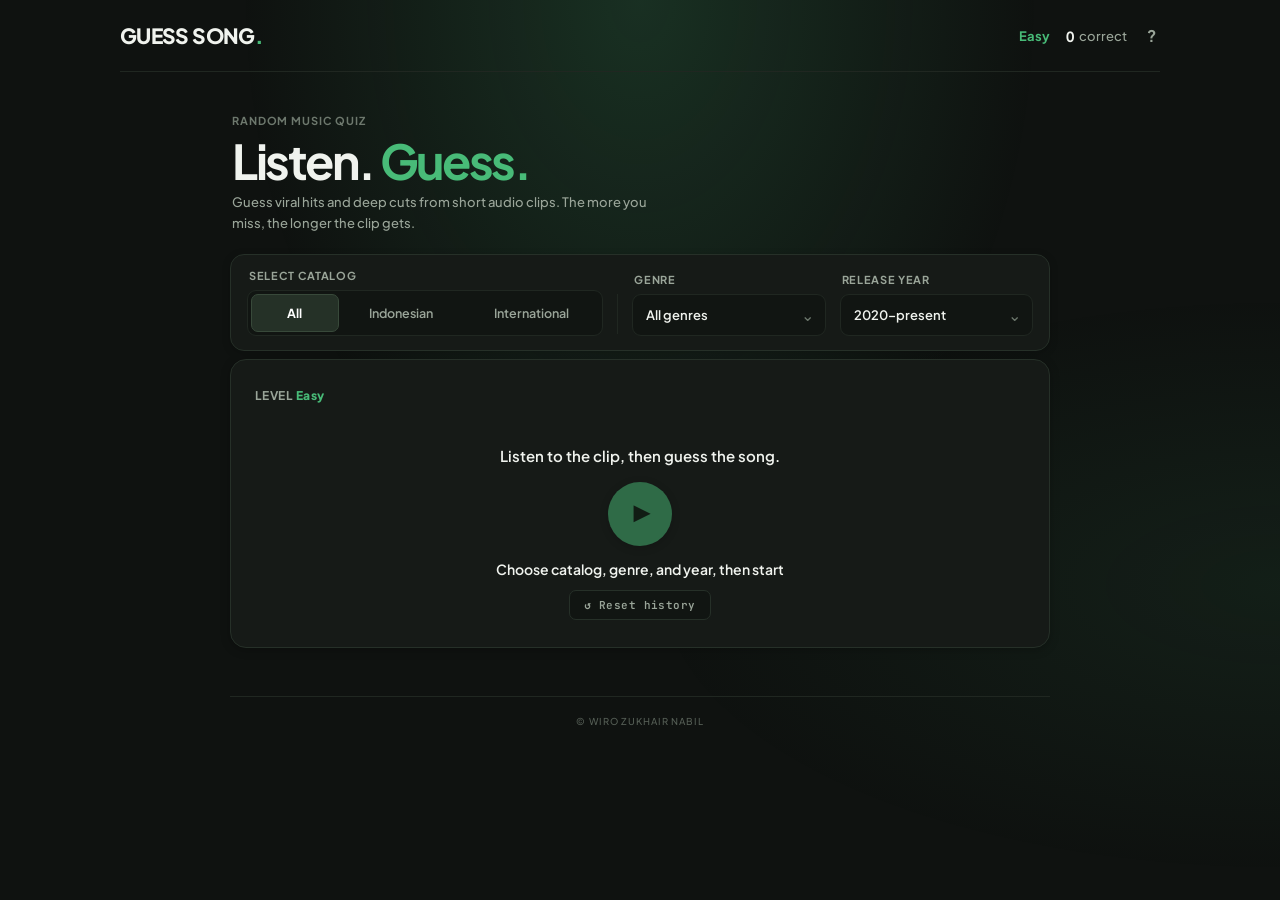
==== index.html @ 76ec9769 "Initial commit: GUESS SONG web music quiz" ====
<!doctype html>
<html lang="en">

<head>
  <meta charset="UTF-8" />
  <meta name="viewport" content="width=device-width, initial-scale=1.0" />
  <meta name="theme-color" content="#17191a" />
  <title>GUESS SONG — Music Quiz</title>
  <link rel="icon" type="image/svg+xml" href="favicon.svg" />
  <link rel="icon" type="image/png" href="favicon.png" />
  <link rel="shortcut icon" href="favicon.ico" />
  <link rel="preconnect" href="https://fonts.googleapis.com" />
  <link rel="preconnect" href="https://fonts.gstatic.com" crossorigin />
  <link
    href="https://fonts.googleapis.com/css2?family=JetBrains+Mono:wght@500;600;700&family=Plus+Jakarta+Sans:wght@500;600;700;800&display=swap"
    rel="stylesheet" />
  <link rel="stylesheet" href="style.css" />
</head>

<body>
  <header class="topbar">
    <a class="brand" href="#" aria-label="Home"><span>GUESS SONG<span class="brand-dot">.</span></span></a>
    <div class="header-actions">
      <span class="level-pill" id="levelBadge">Easy</span>
      <span class="score-pill" aria-label="Correct songs count"><strong
          id="bestScore">0</strong><span>correct</span></span>
      <button class="how-button" id="howBtn" type="button" aria-label="How to play">?</button>
    </div>
  </header>

  <main>
    <section class="page-heading" aria-label="Music guessing game">
      <span class="eyebrow">RANDOM MUSIC QUIZ</span>
      <h1>Listen. <em>Guess.</em></h1>
      <p>Guess viral hits and deep cuts from short audio clips. The more you miss, the longer the clip gets.</p>
    </section>

    <section class="filters" aria-label="Select catalog, genre, and release year">
      <div class="filter-group">
        <span class="filter-caption">SELECT CATALOG</span>
        <div class="region-tabs" role="group" aria-label="Song origin">
          <button class="segment active" data-region="all" type="button">All</button>
          <button class="segment" data-region="indo" type="button">Indonesian</button>
          <button class="segment" data-region="west" type="button">International</button>
        </div>
      </div>
      <span class="filter-divider" aria-hidden="true"></span>
      <label class="genre-select" for="genreSelect">
        <span class="filter-caption">GENRE</span>
        <span class="select-wrap">
          <select id="genreSelect">
            <option value="all">All genres</option>
            <option>Pop</option>
            <option>Rock</option>
            <option>Electronic</option>
            <option>Hip-Hop/Rap</option>
            <option>R&amp;B/Soul</option>
            <option>Alternative</option>
            <option>Latin</option>
          </select>
          <span aria-hidden="true">⌄</span>
        </span>
      </label>
      <label class="year-select" for="yearSelect">
        <span class="filter-caption">RELEASE YEAR</span>
        <span class="select-wrap">
          <select id="yearSelect">
            <option value="all">All years</option>
            <option value="2000-2009">2000–2009</option>
            <option value="2010-2019">2010–2019</option>
            <option value="2020-now" selected>2020–present</option>
          </select>
          <span aria-hidden="true">⌄</span>
        </span>
      </label>
    </section>
    <p class="filter-availability" id="filterAvailability" aria-live="polite" style="display: none;">Preparing songs…
    </p>

    <section class="game" id="playPanel" aria-label="Music guessing game panel">
      <div class="play-topline">
        <button class="another-button hidden" id="anotherBtn" type="button">← End round &amp; change picks</button>
        <span class="status-label" id="gameStatus" style="display: none;">READY TO PLAY</span>
        <span class="round-counter" id="roundCounter">RANDOM TRACK</span>
      </div>
      <div class="player-content idle-state" id="idleState">
        <p class="idle-copy" id="idleCopy">Listen to the clip, then guess the song.</p>
        <button class="cancel-loading hidden" id="cancelLoadingBtn" type="button">Cancel search</button>
      </div>
      <div class="player-content active-state hidden" id="activeState">
        <div class="player-metadata" style="display: none;">
          <span class="tag" id="regionTag">INDONESIA</span>
          <span class="tag" id="genreTag">POP</span>
          <span class="tag" id="yearTag">2024</span>
        </div>
        <div class="clip-progress">
          <span class="clip-label" id="clipDuration">0.1s</span>
          <div class="waveform" id="waveform" aria-hidden="true"></div>
          <div class="play-progress-track" id="playProgressTrack" role="progressbar" aria-label="Clip progress"
            aria-valuemin="0" aria-valuemax="100" aria-valuenow="0">
            <span id="playProgress"></span>
          </div>
        </div>
        <div class="play-actions">
          <button id="playBtn" class="play-button" type="button" aria-label="Play snippet">
            <span id="playIcon">▶</span>
            <span id="playLabel" class="sr-only">Play snippet</span>
          </button>
          <button id="skipBtn" class="skip-button" type="button">Unlock 1s clip</button>
        </div>
        <p class="play-hint" id="playHint" aria-live="polite">Press play to listen to the clip.</p>
        <div class="volume-control">
          <label for="volumeSlider">Volume</label>
          <input id="volumeSlider" type="range" min="0" max="100" value="75" aria-label="Audio volume" />
          <output id="volumeValue" for="volumeSlider">75%</output>
        </div>
        <a id="audioCredit" class="audio-credit hidden" href="https://www.deezer.com" target="_blank"
          rel="noopener noreferrer">Preview by Deezer</a>
        <div class="answer-row">
          <label class="sr-only" for="answerInput">Search song title or artist</label>
          <input id="answerInput" type="text" placeholder="Search song title or artist…" autocomplete="off" />
          <div class="suggestions hidden" id="suggestions"></div>
        </div>
        <p class="feedback" id="feedback" aria-live="polite"></p>
        <p class="attempt-caption" id="attemptCaption">ATTEMPT 1 OF 5</p>
      </div>
      <div class="start-wrap" id="startWrap">
        <button id="startBtn" class="play-button" type="button" aria-label="Start guessing"><span>▶</span></button>
        <p id="startCaption">Choose catalog, genre, and year, then start</p>
        <button class="reset-history-btn" id="resetHistoryBtn" type="button"
          title="Reset play history and start from level 1">↺ Reset history</button>
      </div>
      <div class="result-state hidden" id="resultState">
        <div class="result-card">
          <div class="result-badge" id="resultBadge">
            <span class="result-badge-icon" id="resultBadgeIcon">✓</span>
            <span class="result-badge-text" id="resultBadgeText">Correct Guess!</span>
          </div>
          <h2 class="result-headline" id="resultHeadline">Level Complete</h2>
          <p class="result-sub" id="resultMessage">You got it! Moving up to the next level.</p>

          <div class="revealed-track-card">
            <div class="track-vinyl" aria-hidden="true">
              <svg width="22" height="22" viewBox="0 0 24 24" fill="none" stroke="currentColor" stroke-width="2">
                <circle cx="12" cy="12" r="10"></circle>
                <circle cx="12" cy="12" r="3"></circle>
              </svg>
            </div>
            <div class="track-details">
              <span class="track-label">THE SONG WAS</span>
              <div class="track-title" id="finalTitle">Song Title</div>
              <div class="track-artist" id="finalArtist">Artist Name</div>
            </div>
            <a id="trackSource" class="track-deezer-btn" href="https://www.deezer.com" target="_blank"
              rel="noopener noreferrer" title="Listen on Deezer">
              <span>Deezer</span> ↗
            </a>
          </div>

          <p class="next-choice-hint" id="nextChoiceHint">Ready for the next round? Change filters above anytime or
            press continue.</p>
          <button class="next-button" id="nextBtn" type="button">Continue to Level Medium →</button>
        </div>
      </div>
    </section>
  </main>

  <footer class="footer">
    <p>© WIRO ZUKHAIR NABIL</p>
  </footer>

  <dialog id="howDialog">
    <div class="dialog-head">
      <h2>How to play</h2>
      <button id="closeDialog" aria-label="Close">×</button>
    </div>
    <ol>
      <li>Choose catalog (All, Indonesian, or International), genre, and release year range.</li>
      <li>Press Start to get a random curated song. Selections are locked during each round.</li>
      <li>Listen to the audio clip and guess the song title or artist name.</li>
      <li>Each wrong guess or skip unlocks longer clips: 0.1s → 1s → 3s → 5s → 10s.</li>
      <li>Guess correctly to advance levels: Easy → Medium → Hard → Impossible → Music God.</li>
      <li>If you run out of attempts or forfeit, the streak is lost and you reset back to Easy!</li>
    </ol>
    <p class="dialog-note">Release year refers to initial song release. Difficulty scales by Deezer popularity rank.
      30-second audio previews are streamed directly from Deezer.</p>
  </dialog>
  <script src="app.js"></script>
</body>

</html>
---- style.css ----
:root {
  color-scheme: dark;
  --background: #0f1210;
  --surface: #161a17;
  --surface-raised: #1c221e;
  --surface-input: #111512;
  --border: #263028;
  --border-soft: #202721;
  --text: #f0f3ee;
  --muted: #9aa599;
  --quiet: #6d786d;
  --green: #48bb78;
  --green-strong: #68d391;
  --green-ink: #0d1f12;
  --mono: "JetBrains Mono", "DM Mono", monospace;
  --sans: "Plus Jakarta Sans", -apple-system, BlinkMacSystemFont, "Segoe UI", Roboto, sans-serif;
}

* { box-sizing: border-box; }
html { min-width: 320px; background: var(--background); }
body {
  position: relative;
  isolation: isolate;
  min-height: 100vh;
  margin: 0;
  overflow-x: hidden;
  background: var(--background);
  color: var(--text);
  font-family: var(--sans);
  font-weight: 500;
  font-size: 14px;
  -webkit-font-smoothing: antialiased;
}
body::before {
  position: fixed;
  z-index: -1;
  inset: 0;
  background: radial-gradient(ellipse at 50% 0%, #29402b44, transparent 42%),
              radial-gradient(ellipse at 100% 65%, #2333221c, transparent 35%);
  content: "";
  pointer-events: none;
}

button, input, select { font: inherit; }
button { color: inherit; }
.hidden { display: none !important; }
.sr-only { position: absolute; width: 1px; height: 1px; padding: 0; margin: -1px; overflow: hidden; clip: rect(0,0,0,0); white-space: nowrap; border: 0; }

/* TOPBAR */
.topbar {
  width: min(100% - 48px, 1040px);
  height: 72px;
  margin: 0 auto;
  display: flex;
  align-items: center;
  justify-content: space-between;
  border-bottom: 1px solid var(--border-soft);
}
.brand { display: inline-flex; align-items: center; gap: 6px; color: var(--text); text-decoration: none; font-size: 21px; font-weight: 800; letter-spacing: -.03em; }
.brand-dot { color: var(--green); }
.header-actions { display: flex; align-items: center; gap: 16px; }
.level-pill {
  display: inline-flex;
  align-items: center;
  padding: 0;
  border: none;
  background: transparent;
  color: var(--green);
  font-size: 13px;
  font-weight: 700;
  white-space: nowrap;
}
.score-pill {
  display: flex;
  align-items: center;
  gap: 5px;
  padding: 0;
  border: none;
  background: transparent;
  color: var(--muted);
  font-size: 13px;
  font-weight: 500;
}
.score-pill strong { color: var(--text); font-size: 14px; font-weight: 700; font-variant-numeric: tabular-nums; }
.how-button {
  display: inline-flex;
  align-items: center;
  justify-content: center;
  padding: 0 4px;
  border: none;
  border-radius: 0;
  background: transparent;
  color: var(--muted);
  font-size: 16px;
  font-weight: 700;
  cursor: pointer;
  transition: color .15s;
}
.how-button:hover { background: transparent; color: var(--text); }

/* MAIN CONTENT */
main { width: min(100% - 40px, 820px); margin: 38px auto 0; padding-bottom: 48px; }
.page-heading { margin: 0 0 20px 2px; }
.eyebrow { display: inline-flex; align-items: center; gap: 8px; color: var(--quiet); font-size: 11px; font-weight: 700; letter-spacing: .08em; }
.page-heading h1 { margin: 8px 0 6px; font-size: clamp(34px, 6vw, 48px); font-weight: 700; line-height: 1.05; letter-spacing: -.05em; text-wrap: balance; }
.page-heading h1 em { color: var(--green); font-style: normal; }
.page-heading p { max-width: 440px; margin: 0; color: var(--muted); font-size: 13px; line-height: 1.6; text-wrap: pretty; }

/* FILTERS SECTION */
.filters {
  display: flex;
  align-items: flex-end;
  gap: 14px;
  margin-bottom: 8px;
  padding: 14px 16px;
  border: 1px solid var(--border);
  border-radius: 14px;
  background: var(--surface);
  box-shadow: 0 2px 8px rgba(0, 0, 0, 0.2);
}
.filter-availability { min-height: 16px; margin: 0 2px 10px; color: var(--muted); font: 11px var(--mono); }
.filter-group { flex: 1.3 1 300px; min-width: 0; }
.filter-caption { display: block; margin: 0 0 8px 2px; color: var(--muted); font: 700 11px var(--sans); letter-spacing: .06em; text-transform: uppercase; }

.region-tabs {
  display: flex;
  gap: 3px;
  padding: 3px;
  border: 1px solid var(--border-soft);
  border-radius: 9px;
  background: var(--surface-input);
}
.segment {
  height: 38px;
  padding: 0 8px;
  border: 1px solid transparent;
  border-radius: 7px;
  background: transparent;
  color: var(--muted);
  font-size: 12.5px;
  font-weight: 600;
  text-align: center;
  white-space: nowrap;
  overflow: hidden;
  text-overflow: clip;
  cursor: pointer;
  transition: color .15s, background .15s, border-color .15s;
}
.segment[data-region="all"] { flex: 0.8 1 0; }
.segment[data-region="indo"] { flex: 1.15 1 0; }
.segment[data-region="west"] { flex: 1.35 1 0; }

.segment:hover:not(:disabled) { color: var(--text); background: rgba(255, 255, 255, 0.04); }
.segment:disabled { opacity: .4; cursor: not-allowed; }
.segment:active { transform: scale(.99); }
.segment.active {
  background: #253127;
  border-color: #38493a;
  color: #ffffff;
  font-weight: 700;
}

.filter-divider {
  width: 1px;
  height: 40px;
  flex: 0 0 1px;
  background: var(--border-soft);
  align-self: flex-end;
  margin-bottom: 2px;
}
.genre-select, .year-select { flex: 1 1 150px; min-width: 0; }
.select-wrap { position: relative; display: block; }
.genre-select select, .year-select select {
  width: 100%;
  height: 42px;
  appearance: none;
  padding: 0 32px 0 13px;
  border: 1px solid var(--border-soft);
  border-radius: 9px;
  outline: 0;
  background: var(--surface-input);
  color: var(--text);
  font-size: 13px;
  font-weight: 600;
  cursor: pointer;
  transition: border-color .15s, background .15s;
}
.genre-select select:hover, .genre-select select:focus-visible,
.year-select select:hover, .year-select select:focus-visible {
  border-color: #3b4b3d;
  background: #141915;
}
.filters.is-locked .segment, .filters.is-locked select { opacity: .5; cursor: not-allowed; }
.select-wrap > span {
  position: absolute;
  top: 10px;
  right: 12px;
  color: var(--quiet);
  font-size: 16px;
  pointer-events: none;
}

/* GAME PANEL */
.game {
  position: relative;
  overflow: hidden;
  padding: 20px 22px 22px;
  border: 1px solid var(--border);
  border-radius: 16px;
  background: var(--surface);
  box-shadow: 0 2px 10px rgba(0, 0, 0, 0.25);
}
.play-topline {
  min-height: 32px;
  display: flex;
  align-items: center;
  justify-content: space-between;
  gap: 12px;
  flex-wrap: wrap;
  padding: 0 2px;
}
.status-label, .round-counter { color: var(--muted); font-size: 12px; font-weight: 700; letter-spacing: .04em; }
.round-counter { text-align: right; }
.round-counter b { color: var(--green); font-weight: 800; }

.player-content { margin-top: 16px; }
.idle-state { padding: 4px 0 2px; }
.idle-copy { margin: 14px 0 0; color: var(--text); font-size: 15px; font-weight: 600; text-align: center; }
.cancel-loading {
  display: block;
  margin: 14px auto 0;
  padding: 7px 14px;
  border: 1px solid var(--border);
  border-radius: 7px;
  background: var(--surface-input);
  color: var(--muted);
  font: 600 11px var(--mono);
  cursor: pointer;
}
.cancel-loading:hover { border-color: var(--green); color: var(--text); }
.reset-history-btn {
  display: block;
  margin: 12px auto 0;
  padding: 7px 14px;
  border: 1px solid var(--border);
  border-radius: 7px;
  background: var(--surface-input);
  color: var(--muted);
  font: 600 11px var(--mono);
  cursor: pointer;
  letter-spacing: .04em;
  transition: all .15s;
}
.reset-history-btn:hover { border-color: #3b4c3e; color: var(--text); background: var(--surface-raised); }

.player-metadata { display: flex; align-items: center; gap: 7px; margin: 0 0 13px; }
.tag {
  padding: 4px 8px;
  border: 1px solid var(--border);
  border-radius: 6px;
  background: var(--surface-input);
  color: var(--muted);
  font: 600 9px var(--mono);
  letter-spacing: .06em;
}

/* WAVEFORM & TIMELINE */
.clip-progress { margin: 16px 2px 0; }
.clip-label { display: inline-block; margin-bottom: 8px; color: var(--muted); font: 600 11px var(--mono); }
.waveform { height: 22px; display: grid; grid-template-columns: repeat(5, 1fr); gap: 5px; }
.waveform i {
  display: block;
  width: 100%;
  height: 100%;
  border: 1px solid #232b24;
  border-radius: 4px;
  background: #19201a;
  transform-origin: center;
  transition: background .2s, border-color .2s;
}
.waveform i.unlocked { border-color: #384a39; background: #28372a; }
.waveform i:first-child.unlocked { border-color: var(--green); background: var(--green); }
.waveform.playing i { animation: barPulse .48s ease-in-out infinite alternate; }
.waveform.playing i:nth-child(2) { animation-delay: -.2s; }
.waveform.playing i:nth-child(3) { animation-delay: -.35s; }
.waveform.playing i:nth-child(4) { animation-delay: -.12s; }
.waveform.playing i:nth-child(5) { animation-delay: -.42s; }
@keyframes barPulse { from { transform: scaleY(.48); } to { transform: scaleY(1); } }

.play-progress-track {
  height: 5px;
  margin-top: 10px;
  overflow: hidden;
  border-radius: 999px;
  background: #202722;
}
.play-progress-track span {
  display: block;
  width: 100%;
  height: 100%;
  border-radius: inherit;
  background: var(--green);
  transform: scaleX(0);
  transform-origin: left center;
}

/* CONTROLS */
.play-button {
  width: 64px;
  height: 64px;
  display: grid;
  place-items: center;
  margin: 16px auto 0;
  padding: 0 0 2px 3px;
  border: 1px solid transparent;
  border-radius: 50%;
  background: var(--green);
  color: var(--green-ink);
  font-size: 22px;
  cursor: pointer;
  box-shadow: 0 2px 8px rgba(0, 0, 0, 0.35);
  transition: transform .15s, background .15s;
}
.play-button:hover { transform: scale(1.03); background: var(--green-strong); }
.play-button:active { transform: scale(.97); }
.play-button:disabled { opacity: .5; cursor: wait; }

.play-actions { display: flex; align-items: center; justify-content: center; gap: 16px; margin: 16px auto 0; }
.play-actions .play-button { flex: 0 0 64px; margin: 0; }
.play-actions .skip-button { margin: 0; }

.play-hint { min-height: 16px; margin: 10px 0 8px; color: var(--muted); font-size: 12px; line-height: 1.5; text-align: center; }
.play-hint.done { color: var(--green); }

.volume-control {
  display: flex;
  align-items: center;
  gap: 10px;
  width: min(100%, 220px);
  margin: 12px auto 14px;
  color: var(--muted);
  font: 11px var(--mono);
}
.volume-control label { flex: 0 0 auto; }
.volume-control input { min-width: 0; flex: 1; height: 18px; margin: 0; accent-color: var(--green); cursor: pointer; }
.volume-control output { width: 34px; color: var(--text); text-align: right; }

.audio-credit {
  display: block;
  width: fit-content;
  margin: 0 auto 12px;
  color: var(--quiet);
  font: 10px var(--mono);
  text-align: center;
  text-decoration: none;
  transition: color .15s;
}
.audio-credit:hover { color: var(--green); }

/* INPUT & SUGGESTIONS */
.answer-row { position: relative; display: flex; gap: 8px; margin-top: 16px; }
.answer-row input {
  width: 100%;
  min-width: 0;
  height: 46px;
  padding: 0 15px;
  border: 1px solid var(--border);
  border-radius: 9px;
  outline: 0;
  background: var(--surface-input);
  color: #ffffff;
  font-size: 14px;
  font-weight: 500;
  font-family: var(--sans);
  transition: border-color .15s;
}
.answer-row input:focus { border-color: var(--green); }
.answer-row input::placeholder { color: var(--quiet); }

.skip-button {
  display: block;
  min-height: 40px;
  margin: 8px auto 0;
  padding: 0 16px;
  border: 1px solid var(--border);
  border-radius: 9px;
  background: #202722;
  color: #ffffff;
  font-size: 13px;
  font-weight: 600;
  cursor: pointer;
  transition: background .15s, border-color .15s;
}
.skip-button:hover { background: #2a352d; border-color: #3b4c3e; }
.skip-button:active { transform: scale(.98); }
.skip-button:disabled { opacity: .4; cursor: not-allowed; }

.feedback { min-height: 18px; margin: 8px 2px 0; color: var(--green); font-size: 13px; font-weight: 600; }
.another-button {
  display: inline-flex;
  align-items: center;
  gap: 5px;
  margin: 0;
  padding: 6px 12px;
  border: 1px solid var(--border-soft);
  border-radius: 8px;
  background: var(--surface-input);
  color: var(--muted);
  font-size: 12px;
  font-weight: 600;
  letter-spacing: .02em;
  cursor: pointer;
  text-decoration: none;
  transition: color .15s, background .15s, border-color .15s;
}
.another-button.hidden { display: none !important; }
.another-button:hover { background: #222b24; border-color: #3c4c3e; color: var(--text); }
.attempt-caption { margin: 10px 2px 0; color: var(--text); font-size: 13px; font-weight: 700; letter-spacing: .04em; text-align: right; }

.suggestions {
  position: absolute;
  z-index: 5;
  top: 52px;
  left: 0;
  right: 0;
  max-height: 210px;
  overflow-y: auto;
  border: 1px solid var(--border);
  border-radius: 9px;
  background: var(--surface-raised);
  box-shadow: 0 6px 20px rgba(0, 0, 0, 0.4);
}
.suggestion-option {
  display: block;
  width: 100%;
  padding: 11px 14px;
  border: 0;
  border-bottom: 1px solid var(--border-soft);
  background: transparent;
  color: var(--text);
  text-align: left;
  font-size: 13px;
  font-weight: 500;
  cursor: pointer;
}
.suggestion-option:last-child { border-bottom: 0; }
.suggestion-option:hover, .suggestion-option:focus-visible { background: #263128; outline: 0; }

.start-wrap { display: flex; flex-direction: column; align-items: center; padding: 15px 0 5px; }
.start-wrap .play-button { margin-top: 0; }
.start-wrap p { margin: 14px 0 0; color: var(--text); font-size: 14px; font-weight: 600; }

/* RESULTS */
.result-state {
  min-height: 330px;
  display: flex;
  flex-direction: column;
  justify-content: center;
  align-items: center;
  padding: 24px 10px;
}
.result-card {
  width: 100%;
  max-width: 440px;
  display: flex;
  flex-direction: column;
  align-items: center;
  text-align: center;
}
.result-badge {
  display: inline-flex;
  align-items: center;
  gap: 7px;
  padding: 6px 14px;
  border-radius: 999px;
  font-size: 12px;
  font-weight: 700;
  letter-spacing: .02em;
  transition: all .2s;
}
.result-badge.is-win {
  background: #172a1c;
  border: 1px solid #28472f;
  color: #72e38e;
}
.result-badge.is-loss {
  background: #2b181a;
  border: 1px solid #4a2327;
  color: #fca5a5;
}
.result-badge-icon {
  font-size: 13px;
  line-height: 1;
}
.result-headline {
  margin: 12px 0 4px;
  color: var(--text);
  font-size: clamp(22px, 5vw, 28px);
  font-weight: 800;
  letter-spacing: -.03em;
}
.result-sub {
  margin: 0 0 20px;
  color: var(--muted);
  font-size: 13.5px;
  line-height: 1.5;
}

/* REVEALED TRACK CARD */
.revealed-track-card {
  width: 100%;
  display: flex;
  align-items: center;
  gap: 13px;
  padding: 12px 14px;
  border: 1px solid var(--border);
  border-radius: 12px;
  background: var(--surface-input);
  text-align: left;
  margin-bottom: 20px;
  transition: border-color .15s;
}
.revealed-track-card:hover {
  border-color: #3b4d3d;
}
.track-vinyl {
  width: 42px;
  height: 42px;
  flex: 0 0 42px;
  display: grid;
  place-items: center;
  border-radius: 50%;
  background: #1a221c;
  border: 1px solid var(--border);
  color: var(--green);
}
.track-details {
  flex: 1;
  min-width: 0;
}
.track-label {
  display: block;
  color: var(--quiet);
  font-size: 10px;
  font-weight: 700;
  letter-spacing: .08em;
  margin-bottom: 2px;
}
.track-title {
  color: var(--text);
  font-size: 15px;
  font-weight: 700;
  line-height: 1.25;
  white-space: nowrap;
  overflow: hidden;
  text-overflow: ellipsis;
}
.track-artist {
  color: var(--muted);
  font-size: 13px;
  font-weight: 500;
  white-space: nowrap;
  overflow: hidden;
  text-overflow: ellipsis;
}
.track-deezer-btn {
  display: inline-flex;
  align-items: center;
  gap: 4px;
  padding: 6px 11px;
  border: 1px solid var(--border);
  border-radius: 8px;
  background: var(--surface);
  color: var(--muted);
  font-size: 11.5px;
  font-weight: 600;
  text-decoration: none;
  white-space: nowrap;
  transition: all .15s;
}
.track-deezer-btn:hover {
  color: var(--text);
  border-color: var(--green);
  background: var(--surface-raised);
}

.next-choice-hint {
  margin: 0 0 16px;
  color: var(--quiet);
  font-size: 12px;
  line-height: 1.5;
}
.next-button {
  width: 100%;
  max-width: 280px;
  min-height: 46px;
  padding: 0 20px;
  border: 1px solid var(--border);
  border-radius: 11px;
  background: #202b23;
  color: #ffffff;
  font-size: 13.5px;
  font-weight: 700;
  cursor: pointer;
  transition: all .15s;
}
.next-button:hover {
  background: #2a3b2f;
  border-color: #3f5945;
  transform: translateY(-1px);
}

/* DIALOG */
dialog {
  width: min(420px, calc(100% - 32px));
  padding: 22px 24px;
  border: 1px solid var(--border);
  border-radius: 14px;
  background: var(--surface);
  color: var(--text);
  box-shadow: 0 8px 30px rgba(0, 0, 0, 0.5);
}
dialog::backdrop { background: rgba(0, 0, 0, 0.7); }
.dialog-head { display: flex; align-items: center; justify-content: space-between; }
.dialog-head h2 { margin: 0; font-size: 19px; font-weight: 700; letter-spacing: -.03em; }
.dialog-head button { width: 30px; height: 30px; border: 1px solid var(--border); border-radius: 50%; background: transparent; color: var(--muted); font-size: 18px; cursor: pointer; }
.dialog-head button:hover { color: var(--text); background: var(--surface-raised); }
dialog ol { padding-left: 18px; color: var(--muted); font-size: 13px; line-height: 1.65; }
dialog li { padding: 3px 0; }
.dialog-note { margin: 16px 0 0; padding-top: 12px; border-top: 1px solid var(--border-soft); color: var(--quiet); font-size: 11px; line-height: 1.5; }

/* FOOTER */
.footer {
  width: min(100% - 48px, 820px);
  margin: 0 auto;
  padding: 18px 0 28px;
  text-align: center;
  border-top: 1px solid var(--border-soft);
}
.footer p {
  margin: 0;
  color: var(--quiet);
  opacity: .75;
  font-size: 9.5px;
  font-weight: 500;
  letter-spacing: .09em;
  text-transform: uppercase;
}

:focus-visible { outline: 2px solid var(--green); outline-offset: 2px; }

/* RESPONSIVE LAYOUTS */
@media (max-width: 760px) {
  .topbar { width: calc(100% - 32px); height: 66px; }
  main { width: calc(100% - 28px); margin-top: 28px; padding-bottom: 36px; }
  .filters {
    display: grid;
    grid-template-columns: 1fr 1fr;
    gap: 12px;
    padding: 13px;
  }
  .filter-group {
    grid-column: 1 / -1;
    width: 100%;
  }
  .filter-divider { display: none; }
  .genre-select, .year-select {
    width: 100%;
  }
  .game { padding: 18px 16px; border-radius: 14px; }
  .footer { width: calc(100% - 32px); padding: 20px 0 30px; }
}

@media (max-width: 440px) {
  .header-actions { gap: 10px; }
  .level-pill { font-size: 12px; }
  .score-pill { font-size: 12px; }
  .score-pill span { display: none; }
  .filters {
    grid-template-columns: 1fr;
    gap: 10px;
    padding: 12px;
  }
  .segment {
    font-size: 11.5px;
    padding: 0 4px;
    height: 36px;
  }
  .play-actions { gap: 10px; }
  .play-button { width: 58px; height: 58px; font-size: 20px; }
  .play-actions .play-button { flex: 0 0 58px; }
  .skip-button { font-size: 12px; padding: 0 12px; }
}

@media (prefers-reduced-motion: reduce) {
  *, *::before, *::after { scroll-behavior: auto !important; transition-duration: .01ms !important; animation-duration: .01ms !important; }
}

/* LEVEL THEMES */
body[data-level="0"] { --accent: #48bb78; --accent-bright: #68d391; --accent-rgb: 72,187,120; --accent-ink: #0d1f12; }
body[data-level="1"] { --accent: #38b2ac; --accent-bright: #4fd1c5; --accent-rgb: 56,178,172; --accent-ink: #091e1d; }
body[data-level="2"] { --accent: #ecc94b; --accent-bright: #f6e05e; --accent-rgb: 236,201,75; --accent-ink: #292004; }
body[data-level="3"] { --accent: #ed8936; --accent-bright: #f6ad55; --accent-rgb: 237,137,54; --accent-ink: #261304; }
body[data-level="4"] { --accent: #9f7aea; --accent-bright: #b794f4; --accent-rgb: 159,122,234; --accent-ink: #1b102e; }

body[data-level] {
  --green: var(--accent);
  --green-strong: var(--accent-bright);
  --green-ink: var(--accent-ink);
}
body[data-level]::before {
  background: radial-gradient(ellipse at 50% 0%, rgba(var(--accent-rgb), .18), transparent 44%),
              radial-gradient(ellipse at 100% 65%, rgba(var(--accent-rgb), .08), transparent 35%);
}
body[data-level] .level-pill {
  color: var(--accent);
}
body[data-level] .round-counter b,
body[data-level] .page-heading h1 em {
  color: var(--accent);
}
body[data-level] .segment.active {
  color: #ffffff;
}
body[data-level] .waveform i:first-child.unlocked {
  background: var(--accent);
  border-color: var(--accent);
}
body[data-level] .play-progress-track span {
  background: var(--accent);
}
body[data-level] .play-button {
  background: var(--accent);
  color: var(--accent-ink);
}
body[data-level] .play-button:hover {
  background: var(--accent-bright);
}
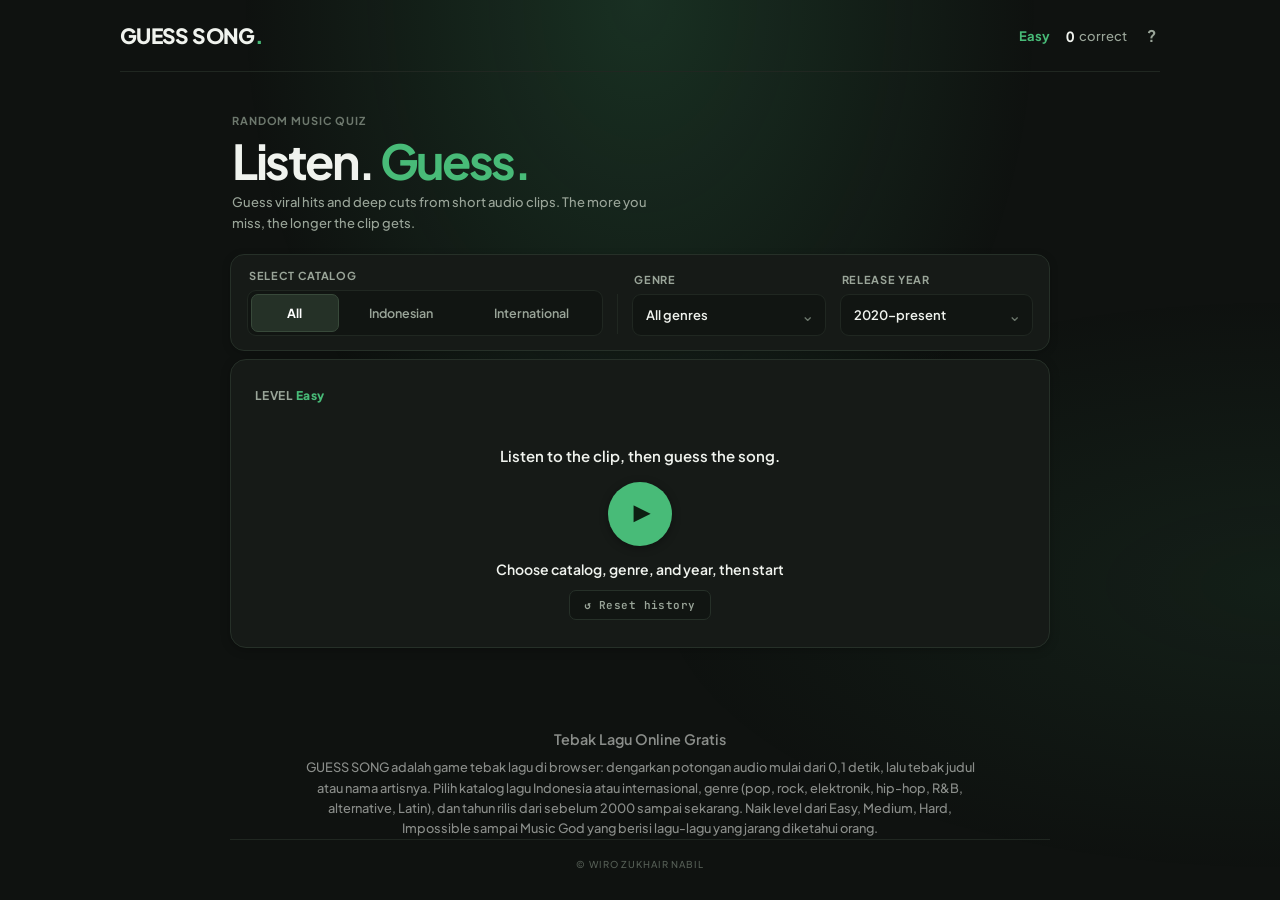
==== commit a2eec3d7: "Move game files to root for Vercel deployment" ====
--- a/index.html
+++ b/index.html
@@ -5,7 +5,25 @@
   <meta charset="UTF-8" />
   <meta name="viewport" content="width=device-width, initial-scale=1.0" />
   <meta name="theme-color" content="#17191a" />
-  <title>GUESS SONG — Music Quiz</title>
+  <title>Tebak Lagu Online — GUESS SONG Music Quiz</title>
+  <meta name="description" content="Game tebak lagu online gratis. Dengarkan potongan audio singkat lalu tebak judul atau artisnya — lagu Indonesia dan internasional dari berbagai genre dan tahun rilis, 5 level dari Easy sampai Music God." />
+  <meta name="robots" content="index, follow, max-image-preview:large" />
+  <link rel="canonical" href="https://guess-song-mu.vercel.app/" />
+  <meta property="og:type" content="website" />
+  <meta property="og:site_name" content="GUESS SONG" />
+  <meta property="og:title" content="Tebak Lagu Online — GUESS SONG Music Quiz" />
+  <meta property="og:description" content="Game tebak lagu online gratis. Dengarkan potongan audio singkat lalu tebak judul atau artisnya — lagu Indonesia dan internasional dari berbagai genre dan tahun rilis, 5 level dari Easy sampai Music God." />
+  <meta property="og:url" content="https://guess-song-mu.vercel.app/" />
+  <meta property="og:image" content="https://guess-song-mu.vercel.app/og-image.png" />
+  <meta property="og:image:width" content="1200" />
+  <meta property="og:image:height" content="630" />
+  <meta name="twitter:card" content="summary_large_image" />
+  <meta name="twitter:title" content="Tebak Lagu Online — GUESS SONG Music Quiz" />
+  <meta name="twitter:description" content="Game tebak lagu online gratis. Dengarkan potongan audio singkat lalu tebak judul atau artisnya — lagu Indonesia dan internasional dari berbagai genre dan tahun rilis, 5 level dari Easy sampai Music God." />
+  <meta name="twitter:image" content="https://guess-song-mu.vercel.app/og-image.png" />
+  <script type="application/ld+json">
+  {"@context":"https://schema.org","@type":"WebApplication","name":"GUESS SONG","alternateName":"Tebak Lagu Online","url":"https://guess-song-mu.vercel.app/","description":"Game tebak lagu online gratis. Dengarkan potongan audio singkat lalu tebak judul atau artisnya — lagu Indonesia dan internasional dari berbagai genre dan tahun rilis, 5 level dari Easy sampai Music God.","applicationCategory":"GameApplication","genre":"Music quiz","operatingSystem":"Any","inLanguage":["id","en"],"isAccessibleForFree":true,"author":{"@type":"Person","name":"Wiro Zukhair Nabil"}}
+  </script>
   <link rel="icon" type="image/svg+xml" href="favicon.svg" />
   <link rel="icon" type="image/png" href="favicon.png" />
   <link rel="shortcut icon" href="favicon.ico" />
@@ -66,6 +84,7 @@
         <span class="select-wrap">
           <select id="yearSelect">
             <option value="all">All years</option>
+            <option value="before-2000">Before 2000</option>
             <option value="2000-2009">2000–2009</option>
             <option value="2010-2019">2010–2019</option>
             <option value="2020-now" selected>2020–present</option>
@@ -164,6 +183,11 @@
       </div>
     </section>
   </main>
+
+  <section class="about-seo" aria-label="Tentang GUESS SONG">
+    <h2>Tebak Lagu Online Gratis</h2>
+    <p>GUESS SONG adalah game tebak lagu di browser: dengarkan potongan audio mulai dari 0,1 detik, lalu tebak judul atau nama artisnya. Pilih katalog lagu Indonesia atau internasional, genre (pop, rock, elektronik, hip-hop, R&amp;B, alternative, Latin), dan tahun rilis dari sebelum 2000 sampai sekarang. Naik level dari Easy, Medium, Hard, Impossible sampai Music God yang berisi lagu-lagu yang jarang diketahui orang.</p>
+  </section>
 
   <footer class="footer">
     <p>© WIRO ZUKHAIR NABIL</p>
--- a/style.css
+++ b/style.css
@@ -203,7 +203,7 @@
 /* GAME PANEL */
 .game {
   position: relative;
-  overflow: hidden;
+  overflow: visible;
   padding: 20px 22px 22px;
   border: 1px solid var(--border);
   border-radius: 16px;
@@ -358,7 +358,7 @@
 .audio-credit:hover { color: var(--green); }
 
 /* INPUT & SUGGESTIONS */
-.answer-row { position: relative; display: flex; gap: 8px; margin-top: 16px; }
+.answer-row { position: relative; display: flex; gap: 8px; margin-top: 16px; z-index: 40; }
 .answer-row input {
   width: 100%;
   min-width: 0;
@@ -419,21 +419,34 @@
 
 .suggestions {
   position: absolute;
-  z-index: 5;
-  top: 52px;
+  z-index: 9999;
+  top: calc(100% + 4px);
   left: 0;
   right: 0;
-  max-height: 210px;
+  max-height: min(380px, 60vh);
   overflow-y: auto;
+  overscroll-behavior: contain;
   border: 1px solid var(--border);
   border-radius: 9px;
   background: var(--surface-raised);
-  box-shadow: 0 6px 20px rgba(0, 0, 0, 0.4);
+  box-shadow: 0 12px 36px rgba(0, 0, 0, 0.75);
+  scrollbar-width: thin;
+  scrollbar-color: rgba(255, 255, 255, 0.2) transparent;
+}
+.suggestions::-webkit-scrollbar {
+  width: 6px;
+}
+.suggestions::-webkit-scrollbar-track {
+  background: transparent;
+}
+.suggestions::-webkit-scrollbar-thumb {
+  background: rgba(255, 255, 255, 0.2);
+  border-radius: 4px;
 }
 .suggestion-option {
   display: block;
   width: 100%;
-  padding: 11px 14px;
+  padding: 10px 14px;
   border: 0;
   border-bottom: 1px solid var(--border-soft);
   background: transparent;
@@ -442,9 +455,25 @@
   font-size: 13px;
   font-weight: 500;
   cursor: pointer;
-}
+  line-height: 1.35;
+}
+.suggestion-option .sug-title { display: block; font-weight: 600; color: var(--text); }
+.suggestion-option .sug-artist { display: block; font-size: 11.5px; color: var(--muted); margin-top: 1px; }
+.suggestion-option .sug-artist-match { color: var(--green); font-weight: 600; }
 .suggestion-option:last-child { border-bottom: 0; }
 .suggestion-option:hover, .suggestion-option:focus-visible { background: #263128; outline: 0; }
+.suggestions-section-label {
+  display: block;
+  padding: 7px 14px 4px;
+  color: var(--quiet);
+  font: 700 10px var(--mono);
+  letter-spacing: .06em;
+  text-transform: uppercase;
+  border-bottom: 1px solid var(--border-soft);
+  background: var(--surface);
+  position: sticky;
+  top: 0;
+}
 
 .start-wrap { display: flex; flex-direction: column; align-items: center; padding: 15px 0 5px; }
 .start-wrap .play-button { margin-top: 0; }
@@ -736,3 +765,7 @@
 body[data-level] .play-button:hover {
   background: var(--accent-bright);
 }
+
+.about-seo{max-width:720px;margin:32px auto 0;padding:0 20px;text-align:center;opacity:.55;font-size:.8rem;line-height:1.6}
+.about-seo h2{font-size:.9rem;margin:0 0 6px;font-weight:600}
+.about-seo p{margin:0}
